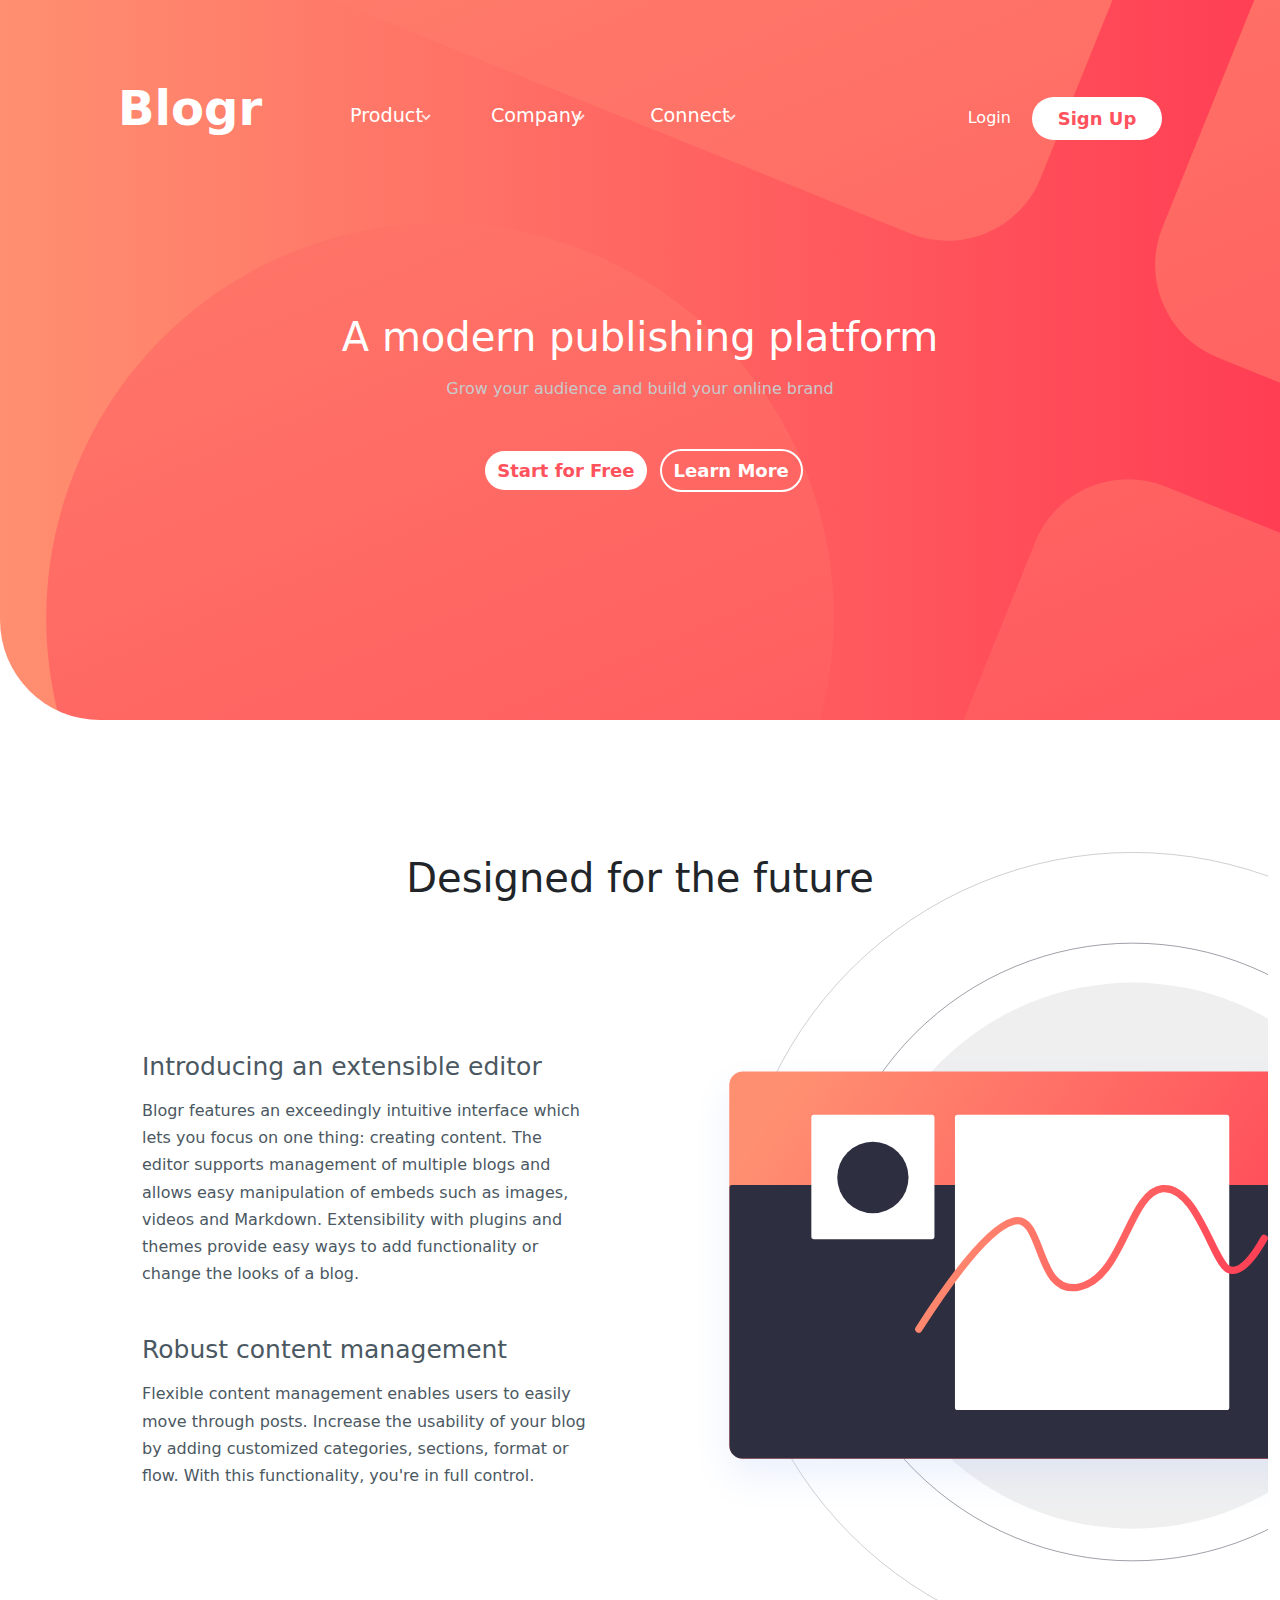
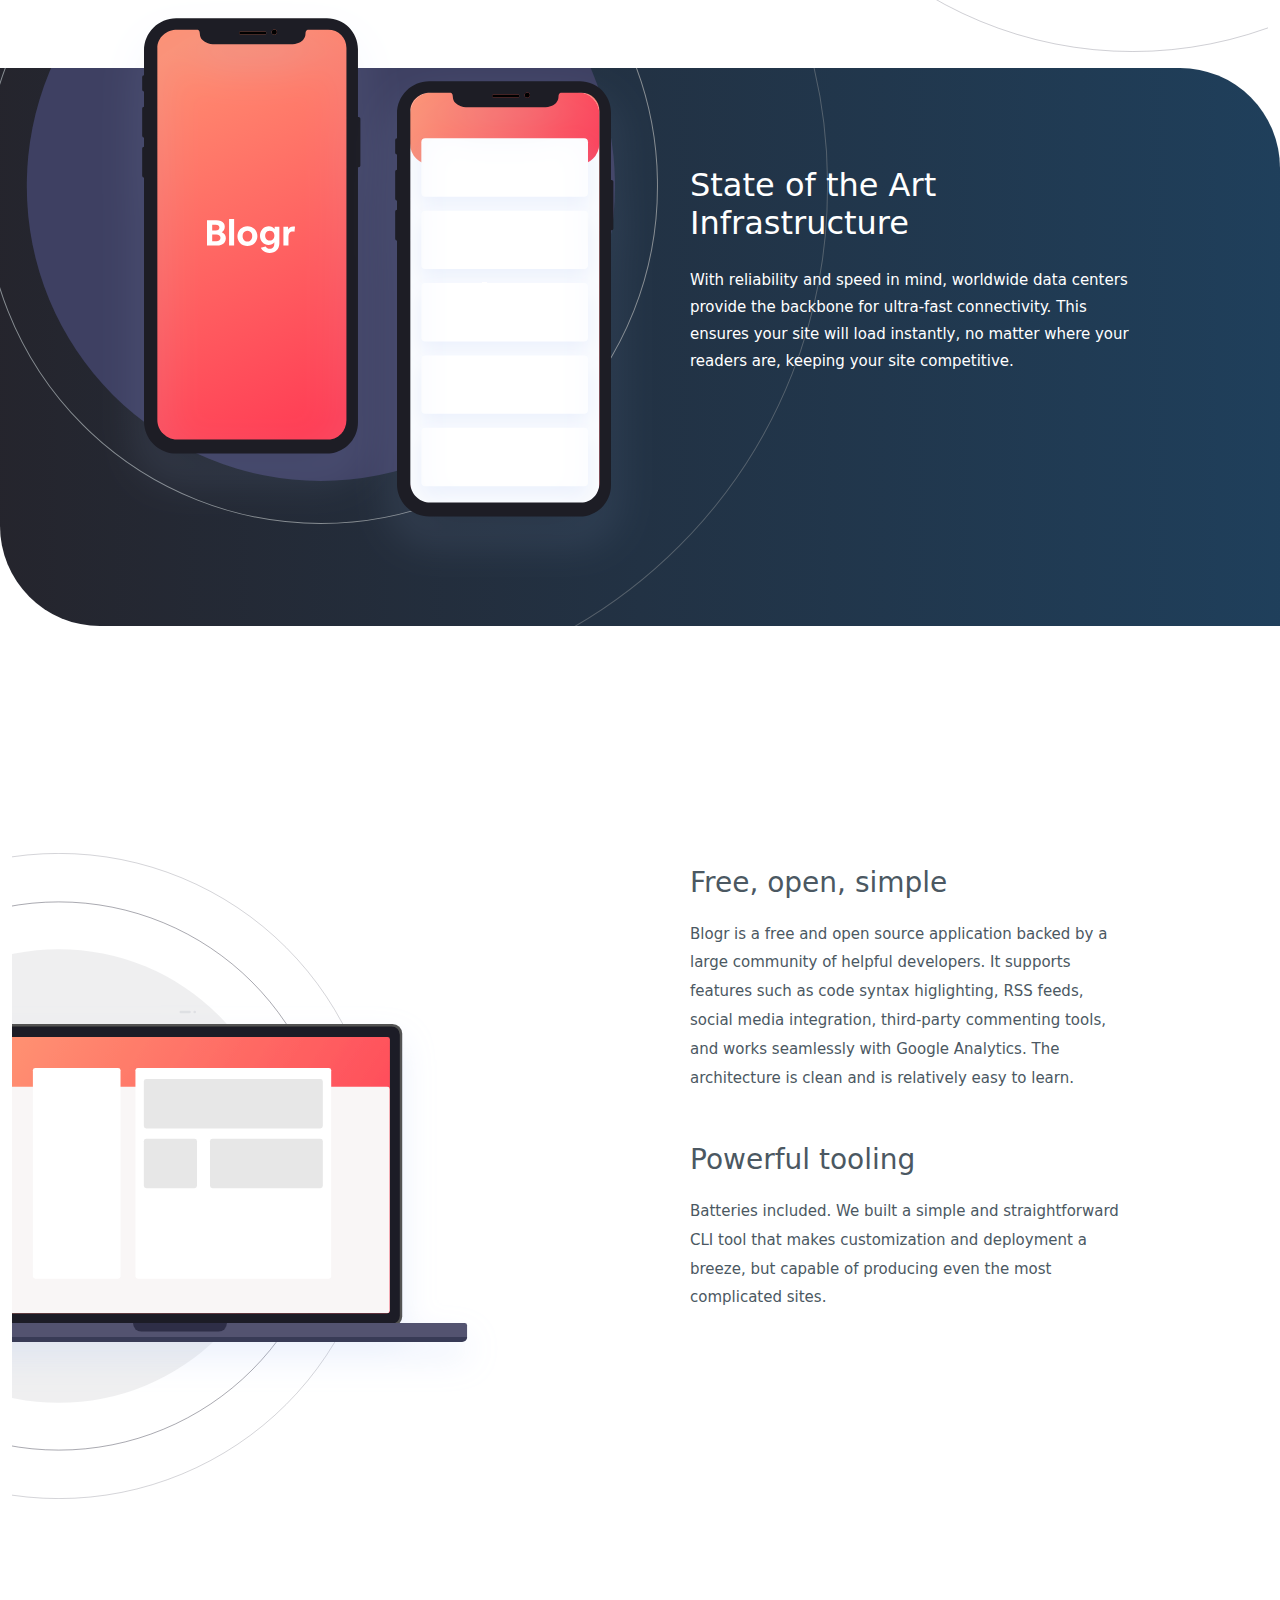
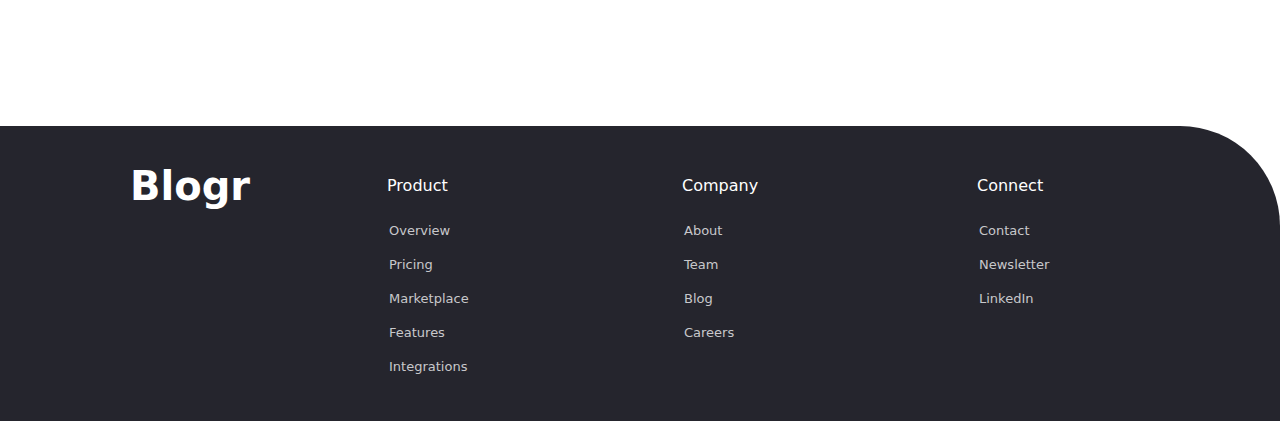
==== index.html @ 456c7cee "First Commit" ====
<!DOCTYPE html>
<html lang="en">
<head>
    <meta charset="UTF-8">
    <meta http-equiv="X-UA-Compatible" content="IE=edge">
    <meta name="viewport" content="width=device-width, initial-scale=1.0">
    <title>Blogr Landing Page</title>

    <!-- Local Bootstrap CSS -->
    <link rel="stylesheet" href="resources/bootstrap-5.1.3/css/bootstrap.css">

    <link rel="preconnect" href="https://fonts.googleapis.com">
    <link rel="preconnect" href="https://fonts.gstatic.com" crossorigin>
    <link href="https://fonts.googleapis.com/css2?family=Overpass:wght@300;600&display=swap" rel="stylesheet">

    <link rel="preconnect" href="https://fonts.googleapis.com">
    <link rel="preconnect" href="https://fonts.gstatic.com" crossorigin>
    <link href="https://fonts.googleapis.com/css2?family=Ubuntu:wght@400;500;700&display=swap" rel="stylesheet">

    <link rel="icon" type="image/png" sizes="32x32" href="images/favicon-32x32.png">

    <link rel="stylesheet" href="style.css">

</head>
<body>
    <div class="container-fluid">
        <div class="row header-section text-white">
            <!-- navigation menu -->
            <nav class="navbar navbar-expand-lg navbar-dark" id="mainNav">
                <div class="container px-4 px-lg-5 py-sm-5 py-lg-0 mt-sm-1">
                    <a class="navbar-brand me-5 text-white" href="#index">Blogr</a>
                    <button class="navbar-toggler" data-bs-toggle="collapse" data-bs-target="#navbarResponsive" aria-controls="navbarResponsive" aria-expanded="false" aria-label="Toggle navigation">
                        <span class="navbar-toggler-icon"></span>
                    </button>

                    <div class="collapse navbar-collapse" id="navbarResponsive">
                        <!-- <ul class="navbar-nav py-4 py-lg-0 ms-sm-2 ms-lg-5"> -->
                        <ul class="navbar-nav py-0 m-sm-0 ms-lg-3">
                            <li class="nav-item"><a class="nav-link p-lg-4 p-sm-0" href="#Product">Product</a><img src="images/icon-arrow-light.svg" alt="" class="icon-one"></li>
                            <li class="nav-item"><a class="nav-link p-lg-4 p-sm-0" href="#Company">Company</a><img src="images/icon-arrow-light.svg" alt="" class="icon-two"></li>
                            <li class="nav-item"><a class="nav-link p-lg-4 p-sm-0" href="#Connect">Connect</a><img src="images/icon-arrow-light.svg" alt="" class="icon-three"></li>
                            <!-- <li class="nav-item"><a class="nav-link px-lg-3 py-3 py-lg-4" href="#Connect">Connect</a><img src="images/icon-arrow-light.svg" alt="" class="icon-three"></li> -->
                        </ul>
                        <div class="login-signup ms-lg-auto ms-sm-0">
                            <a href="#" class="login mx-lg-3 mx-sm-0 me-sm-3">Login</a>
                            <a href="#" class="btn btn-lg signup">Sign Up</a>
                        </div>
                    </div>
                </div>
            </nav>

            <div class="sub-header-section text-center">
                <h1 class="header-title">A modern publishing platform</h1>

                <p class="header-subtitle mt-3 mb-5">Grow your audience and build your online brand</p>

                <div>
                    <button class="btn btn-start mx-2">Start for Free</button>
                    <button class="btn btn-outline btn-learn">Learn More</button>
                </div>
            </div>
        </div>
        <!-- end of header section -->

        <!-- beginning of future section -->
        <div class="container-fluid future-section my-3 pt-5">
            <h1 class="text-center">Designed for the future</h1>

            <div class="row">
                <div class="future-section-text col-sm-12 col-md-6 pe-md-5 flex-sm-row order-sm-last flex-md-column order-md-first">
                    <div class="row row-extensible mb-5">
    
                        <h2>Introducing an extensible editor</h2>
                        
                        <article>Blogr features an exceedingly intuitive interface which lets you focus on one thing: creating content. The editor supports management of multiple blogs and allows easy manipulation of embeds such as images, videos and Markdown. Extensibility with plugins and themes provide easy ways to add functionality or change the looks of a blog.</article>
                    </div>
    
                    <div class="row row-content mb-sm-5 pb-sm-5">
                        <h2 class="second-h2">Robust content management</h2>
    
                        <article>Flexible content management enables users to easily move through posts. Increase the usability of your blog by adding customized categories, sections, format or flow. With this functionality, you're in full control.</article>
                    </div>
                </div>
    
                <div class="future-section-img col-sm-12 col-md-6 flex-sm-row order-sm-first flex-md-column order-md-last">
                </div>
            </div>
        </div>
        <!-- end of future section -->

        <!-- beginning of state of the art section -->
        <div class="row state-of-art-section">
            <div class="col-sm-12 col-md-6">
                <img src="images/illustration-phones.svg" alt="" class="img-fluid img-phone">
            </div>
            <div class="col-sm-12 col-md-6 text-white infrastructure">
                <h2 class="mb-4 mt-5">State of the Art Infrastructure</h2>
                <p>With reliability and speed in mind, worldwide data centers provide the backbone for ultra-fast connectivity. This ensures your site will load instantly, no matter where your readers are, keeping your site competitive.</p>
            </div>
        </div>
        <!-- end of state of the art section -->

        <!-- beginning of features section -->
        <div class="row features-section">
            <div class="col-sm-12 col-md-6 img-laptop">
            </div>
            <div class="col-sm-12 col-md-6 features-section-definition">
                <div class="row row-free">
                    <h3>Free, open, simple</h3>
                    <p>
                        Blogr is a free and open source application backed by a large community of helpful developers. It supports features such as code syntax higlighting, RSS feeds, social media integration, third-party commenting tools, and works seamlessly with Google Analytics. The architecture is clean and is relatively easy to learn.
                    </p>
                </div>
                <div class="row">
                    <h3>Powerful tooling</h3>
                    <p>
                        Batteries included. We built a simple and straightforward CLI tool that makes customization and deployment a breeze, but capable of producing even the most complicated sites.
                    </p>
                </div>
            </div>
        </div>

        <!-- footer section -->
        <div class="row footer-section">
            <footer> 
                <div class="row">
                    <!-- footer brand -->
                    <div class="col-12 col-sm-3 footer-brand">Blogr</div>
                    
                    <!-- footer product -->
                    <div class="col-12 col-sm-3">
                        <h6>Product</h6>
                        <ul class="product">
                            <li>Overview</li>
                            <li>Pricing</li>
                            <li>Marketplace</li>
                            <li>Features</li>
                            <li>Integrations</li>
                        </ul>
                    </div>

                    <!-- company -->
                    <div class="col-12 col-sm-3">
                        <h6>Company</h6>
                        <ul class="company">
                            <li>About</li>
                            <li>Team</li>
                            <li>Blog</li>
                            <li>Careers</li>
                        </ul>
                    </div>

                    <!-- connect -->
                    <div class="col-12 col-sm-3">
                        <h6>Connect</h6>
                        <ul class="connect">
                            <li>Contact</li>
                            <li>Newsletter</li>
                            <li>LinkedIn</li>
                        </ul>
                    </div>
                </div>
            </footer>
        </div>
    </div>

    <!-- Local Bootstrap JS -->
    <script src="resources/bootstrap-5.1.3/js/bootstrap.bundle.js"></script>

</body>
</html>


    <!-- <style>
        .test{
            padding: 1rem;
            background-color: #33b5e5;
            color: #fff;
            border: 2px solid #fff;
        }
    </style> -->
    
    <!-- <div class="container">
        <div class="row border">
            <div class="col-xxl-1 col-xl-2 col-lg-3 col-md-4 col-sm-6 col-xs-12 test"></div>
            <div class="col-xxl-1 col-xl-2 col-lg-3 col-md-4 col-sm-6 col-xs-12 test"></div>
            <div class="col-xxl-1 col-xl-2 col-lg-3 col-md-4 col-sm-6 col-xs-12 test"></div>
            <div class="col-xxl-1 col-xl-2 col-lg-3 col-md-4 col-sm-6 col-xs-12 test"></div>
            <div class="col-xxl-1 col-xl-2 col-lg-3 col-md-4 col-sm-6 col-xs-12 test"></div>
            <div class="col-xxl-1 col-xl-2 col-lg-3 col-md-4 col-sm-6 col-xs-12 test"></div>
            <div class="col-xxl-1 col-xl-2 col-lg-3 col-md-4 col-sm-6 col-xs-12 test"></div>
            <div class="col-xxl-1 col-xl-2 col-lg-3 col-md-4 col-sm-6 col-xs-12 test"></div>
            <div class="col-xxl-1 col-xl-2 col-lg-3 col-md-4 col-sm-6 col-xs-12 test"></div>
            <div class="col-xxl-1 col-xl-2 col-lg-3 col-md-4 col-sm-6 col-xs-12 test"></div>
            <div class="col-xxl-1 col-xl-2 col-lg-3 col-md-4 col-sm-6 col-xs-12 test"></div>
            <div class="col-xxl-1 col-xl-2 col-lg-3 col-md-4 col-sm-6 col-xs-12 test"></div>
        </div>
    </div> -->
---- style.css ----
:root {
    /* primary colors */
    --clr-primary-1: hsl(356, 100%, 66%); /* light red - CTA */
    --clr-primary-2: hsl(355, 100%, 74%); /* very light red - CTA hover background */
    --clr-primary-3: hsl(208, 49%, 24%); /* very dark blue - headings */
    

    /* neutral colors */
    --clr-neutral-1: hsl(0, 0%, 100%); /* white - text */
    --clr-neutral-2: hsl(240, 2%, 79%); /* grayish blue - footer text */
    --clr-neutral-3: hsl(207, 13%, 34%); /* very dark grayish blue - body copy */
    --clr-neutral-4: hsl(240, 10%, 16%); /* very dark black blue - footer background */

    
    /* background gradient colors - Intro/CTA mobile nav */
    --clr-gradient-1: hsl(13, 100%, 72%); /* very light red */
    --clr-gradient-2: hsl(353, 100%, 62%); /* light red */
    

    /* background gradient - body */
    --clr-gradient-3: hsl(237, 17%, 21%); /* very dark gray blue */
    --clr-gradient-4: hsl(237, 23%, 32%); /* very dark desaturated blue */

    /* font size */
    --ff-size: 16px;


    /* font weights */
    --ff-weight-1: 300;
    --ff-weight-2: 400;
    --ff-weight-3: 500;
    --ff-weight-4: 600;
    --ff-weight-5: 700;


    /* font families */
    --ff-family-1: font-family: 'Overpass', sans-serif;
    --ff-family-2: font-family: 'Ubuntu', sans-serif;
    
}



/* navbar and hero section */

.navbar {
    margin-top: -100px;
}

.navbar-brand {
    font-size: 3rem;
    font-weight: bold;
}

.navbar .navbar-nav .nav-item a {
    color: var(--clr-neutral-1);
    font-size: 1.2rem;
}

.navbar .navbar-nav .nav-item {
    margin-top: 50px;
    margin-right: 20px;
}

.navbar .navbar-nav .nav-item img {
    margin-top: -110px;
}

.navbar .navbar-nav .nav-item .icon-one {
    margin-left: 95px;
}

.navbar .navbar-nav .nav-item .icon-two {
    margin-left: 108px;
}

.navbar .navbar-nav .nav-item .icon-three {
    margin-left: 100px;
}

.login-signup {
    margin-top: 20px !important;
}

.navbar .navbar-collapse .login-signup .login {
    text-decoration: none;
    color: var(--clr-neutral-1);
}

.navbar .navbar-collapse .login-signup .signup {
    text-decoration: none;
    color: var(--clr-primary-1);
    width: 130px;
}

.btn:not(.btn-learn) {
    color: var(--clr-primary-1);
    background: var(--clr-neutral-1);
    border-radius: 50px;
    border: transparent;
    font-size: large;
    font-weight: var(--ff-weight-5);
}

.btn-learn {
    color: var(--clr-neutral-1);
    border-radius: 50px;
    border: 2px solid var(--clr-neutral-1);
    font-size: large;
    font-weight: var(--ff-weight-5);
}

.btn-start:hover {
    background-color: var(--clr-primary-2);
    color: var(--clr-neutral-4);
}

.btn-learn:hover {
    color: var(--clr-primary-3);
}

.header-section {
    height: 80vh;
    border-radius: 0px 0px 0px 100px;
    background: url('images/bg-pattern-intro-desktop.svg'), linear-gradient(to right, var(--clr-gradient-1), var(--clr-gradient-2));
    background-position: center right 71%;
    background-repeat: no-repeat;
}

.header-subtitle {
    color: var(--clr-neutral-2);
}

.navbar-toggler, .navbar-toggler-icon {
    border: none;
    font-size: 1.5rem;
}

/* .custom-toggler .navbar-toggler-icon {
    background-image: url("data:image/svg+xml;charset=utf8,%3Csvg viewBox='0 0 32 32' xmlns='http://www.w3.org/2000/svg'%3E%3Cpath stroke='rgb(255,255,255)' stroke-width='2' stroke-linecap='round' stroke-miterlimit='1'");
}

.custom-toggler .navbar-toggler {
    border-color: white;
} */




/* future section */

article {
    line-height: 1.7rem;
    font-size: 16px;
    color: var(--clr-neutral-3)
}

.future-section h1 {
    margin: 70px 0px 100px 0px;
}

.future-section h2 {
    margin-bottom: 15px;
    font-size: 25px;
    color: var(--clr-neutral-3);
}

.future-section h2:not(.second-h2){
    padding-top: 50px;
}

.future-section-text {
    padding-left: 130px;
}

.future-section-img {
    height: 800px;
    margin-top: -150px;
    background-image: url('images/illustration-editor-desktop.svg');
    background-repeat: no-repeat;
    background-size: cover;
    background-position: left -25% center;
}



/* state of the art section */

.state-of-art-section {
    height: 62vh;
    border-radius: 0px 100px 0px 100px;
    background: url('images/bg-pattern-circles.svg'), linear-gradient(to right, var(--clr-neutral-4), var(--clr-primary-3));
    background-repeat: no-repeat;
    background-position: left -70% bottom 15%;
}

.state-of-art-section p {
    font-size: 15px;
    line-height: 1.7rem;
}

.infrastructure {
    padding: 50px 150px 50px 50px;
}

.img-phone {
    margin-top: -70px;
    margin-left: 90px;
}



/* features section */

.features-section {
    margin: 100px 0px 100px 0px;
}

.img-laptop {
    height: 100vh;
    background-image: url('images/illustration-laptop-desktop.svg');
    background-size: 800px;
    background-repeat: no-repeat;
    background-position: center right -60%;
}

.features-section-definition {
    color: var(--clr-neutral-3);
    margin-top: 90px;
    padding: 50px 150px 50px 50px;
}

.features-section-definition h3 {
    margin-bottom: 20px;
}

.features-section-definition .row-free {
    margin-bottom: 35px;
}

.features-section-definition p {
    font-size: 15px;
    padding-right: 0px;
    line-height: 1.8rem;
}



/* footer section */

.footer-section {
    color: var(--clr-neutral-1);
    background-color: var(--clr-neutral-4);
    border-radius: 0px 100px 0px 0px;
    padding: 50px 50px 20px 50px; /*top, right, bottom, left */
    text-align: start;
}

.footer-brand {
    font-size: 2.5rem;
    font-weight: bold;
    padding-left: 80px;
    margin-top: -20px;
}

ul {
    list-style-type: none;
}

h6 {
    margin: 0px 0px 20px 30px; /*top, right, bottom, left */
}

li {
    padding-bottom: 2px;
    font-weight: var(--ff-weight-1);
    font-size: 13px;
    color: var(--clr-neutral-2);
    line-height: 2rem;
}




/* media queries */

@media screen and (max-width: 992px) {
    .header-section {
        height: 90vh;
        background-position: center right 71%;
    }

    .navbar .navbar-nav .nav-item {
        margin: -10px 0px -10px 0px;
        padding: 0px;
    }
    
    .navbar .navbar-nav .nav-item img {
        margin-top: -60px;
    }
    
    .navbar .navbar-nav .nav-item .icon-one, .navbar .navbar-nav .nav-item .icon-two, .navbar .navbar-nav .nav-item .icon-three{
        margin-left: 85px;
    }
    
    .login-signup {
        margin: 0px !important;
    }

    .login {
        font-size: 20px;
    }

    .navbar .navbar-collapse .login-signup .login {
        text-decoration: none;
        color: var(--clr-neutral-1);
    }
    
    .navbar .navbar-collapse .login-signup .signup {
        text-decoration: none;
        color: var(--clr-primary-1);
        width: 100px;
    }

    .sub-header-section {
        margin-top: -70px;
    }

    .header-title {
        font-size: 3rem;
    }

    .header-subtitle {
        font-size: 1.5rem;
    }



    /* padding for Future text */
    
    .future-section-text {
        padding-left: 0px;
    }




    /* state of art section */
    .infrastructure {
        text-align: left;
        margin-top: -35px;
        padding: 30px 35px 0px 40px;
    }

    .infrastructure h2 {
        font-size: xx-large;
    }

    .img-phone {
        margin-left: -10px;
    }



    /* features section */

    .img-laptop {
        height: 80vh;
        background-image: url('images/illustration-laptop-desktop.svg');
        background-size: 650px;
        background-repeat: no-repeat;
        background-position: center right 45%;
        margin-top: 100px;
    }

    .features-section {
        margin: 20px 0px 50px 0px;
    }

    .features-section-definition {
        margin-top: 50px;
        padding: 50px;
    }


    /* footer section */

    .footer-brand {
        padding-left: 10px;
    }
}



@media screen and (max-width: 768px) {
    .header-section {
        height: 90vh;
        background-color: var(--clr-gradient-2);
        background: url('images/bg-pattern-intro-mobile.svg'), var(--clr-gradient-2);
        background-position: center right 60%;
    }

    .navbar .navbar-nav .nav-item {
        margin: -20px 0px -20px 0px;
        padding: 0px;
    }

    .navbar .navbar-nav .nav-item img {
        margin-top: -80px;
    }

    .navbar {
        padding-top: 50px;
        margin-bottom: 70px;
    }
    
    .header-title {
        font-size: 2.0rem;
        line-height: 2.5rem;
        padding-left: 30px;
        padding-right: 30px;
    }

    .header-subtitle {
        font-size: 1.1rem;
        padding-left: 30px;
        padding-right: 30px;
    }



    /* future section */

    .future-section h1 {
        margin: 50px 0px 50px 0px;
    }
    
    .future-section h2 {
        margin-bottom: 12px;
        color: var(--clr-neutral-3);
    }

    .future-section-text {
        text-align: center;
        margin-top: -15px;
        margin-bottom: 130px;
    }
    
    .future-section-img {
        order: -1;
        background-image: url('images/illustration-editor-mobile.svg');
        background-repeat: no-repeat;
        background-size: 500px;
        background-position: center;
        margin: -200px 0px -200px 0px;
    }



    /* state of the art section */

    .state-of-art-section {
        height: auto;
        width: auto;
        margin-top: 100px;
        border-radius: 0px 100px 0px 100px;
        background: url('images/bg-pattern-circles.svg'), var(--clr-gradient-3);
        background-repeat: no-repeat;
        background-size: 500px;
        background-position: left 50% top -150%;
    }

    .state-of-art-section p {
        font-size: 15px;
        line-height: 1.7rem;
        color: var(--clr-neutral-1);
    }

    .infrastructure {
        text-align: center;
        margin-top: -55px;
        padding: 50px 40px 70px 40px;
    }

    .infrastructure h2 {
        font-size: xx-large;
    }

    .img-phone {
        margin-top: -170px;
        margin-left: 10px;
    }

    

    /* features section */

    .features-section {
        margin: 30px 0px 50px 0px;
    }

    .img-laptop {
        height: 80vh;
        background-image: url('images/illustration-laptop-mobile.svg');
        background-size: 500px;
        background-repeat: no-repeat;
        background-position: center;
        margin: -100px 0px -250px 0px;
    }

    .features-section-definition {
        margin-top: 100px;
        text-align: center;
        padding: 100px 15px 15px 15px;
    }

    .features-section-definition p {
        padding-right: 0px;
        font-size: 1.1rem;
    }
}




@media screen and (max-width:575px) {
    
    /* footer section */

    .footer-section {
        text-align: center;
        padding: 70px 65px 20px 0px;
    }

    .footer-brand {
        margin-left: 28px;
        margin-bottom: 50px;
    }

    ul {
        margin-bottom: 40px;
    }

    li {
        font-size: 17px;
        line-height: 1.7rem;
    }
}




@media screen and (min-width:993px) and (max-width:1250px) {
    .img-phone {
        margin-top: -120px;
        margin-left: 40px;
    }
    
    .img-laptop {
        height: 80vh;
        background-image: url('images/illustration-laptop-desktop.svg');
        background-size: 650px;
        background-repeat: no-repeat;
        background-position: center right 45%;
        margin-top: 100px;
    }

    .features-section {
        margin: 20px 0px 50px 0px;
    }

    .features-section-definition {
        margin-top: 50px;
        padding: 50px;
    }
}
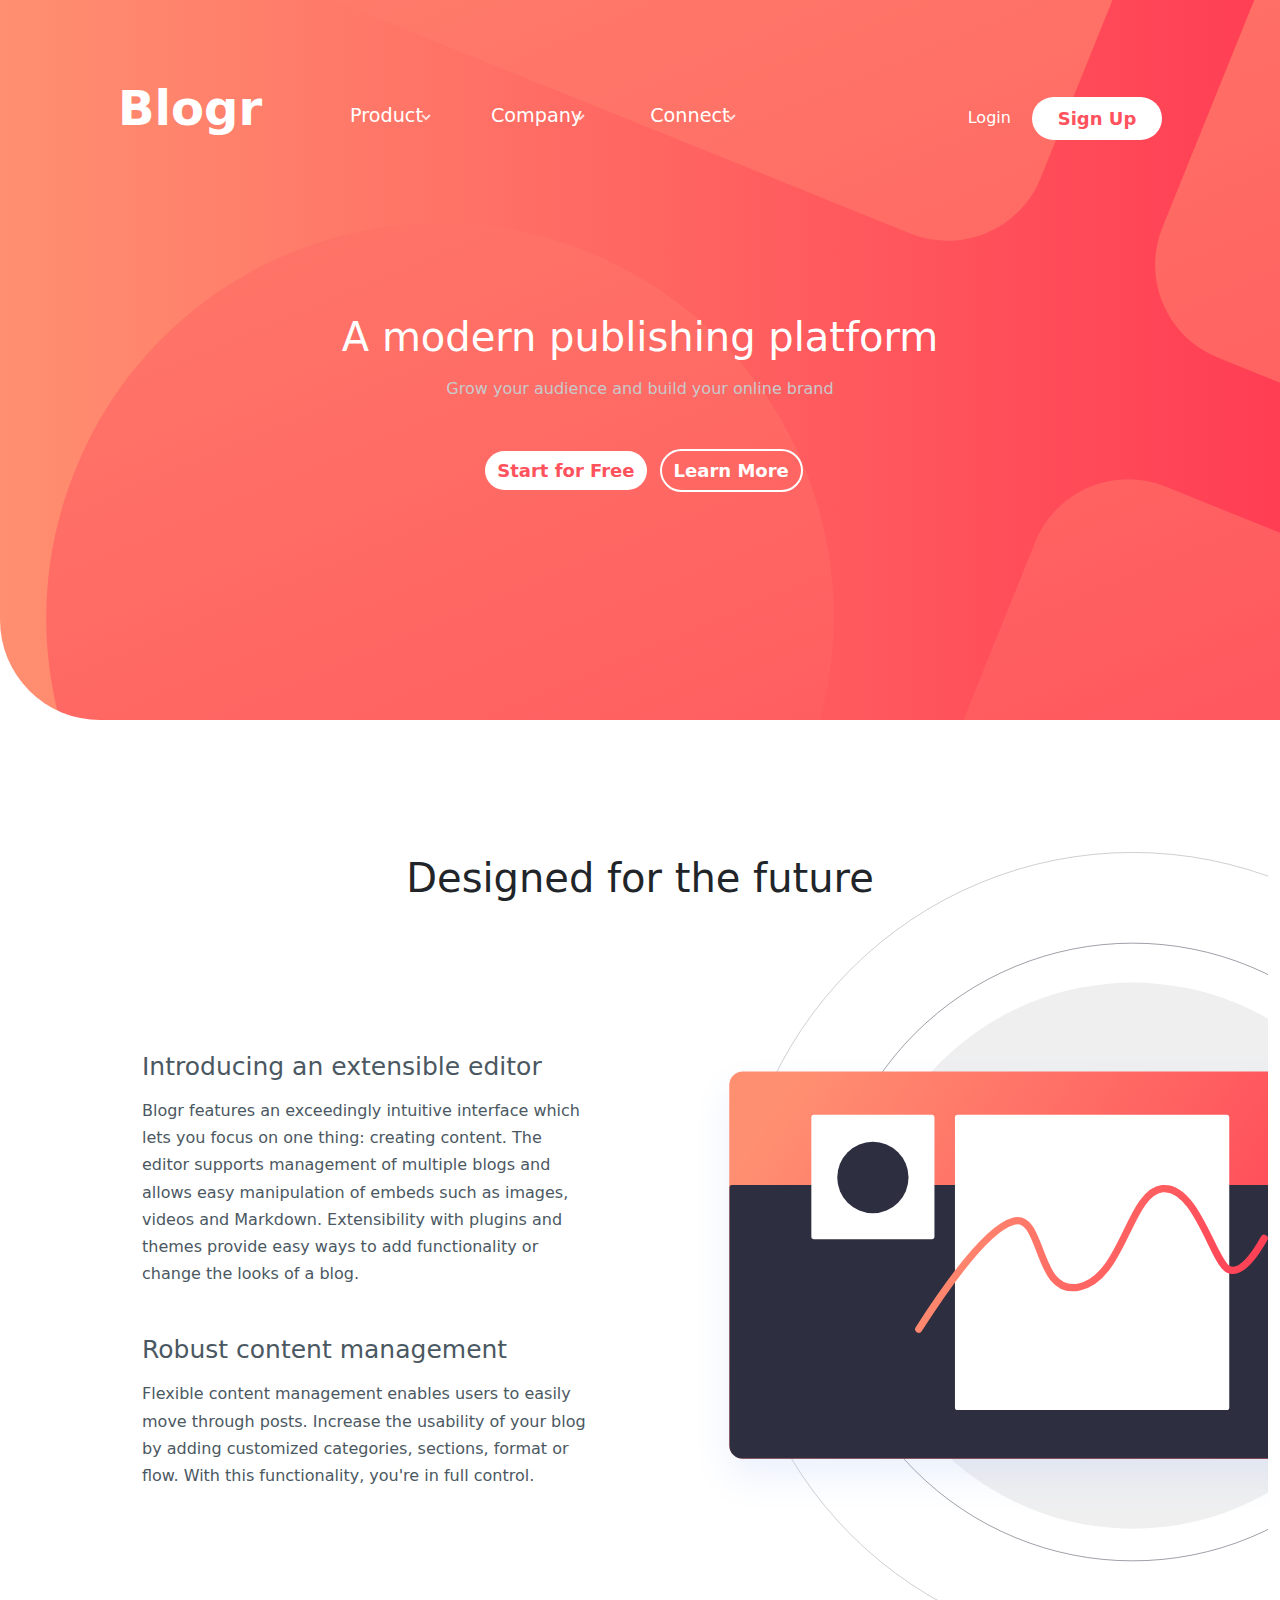
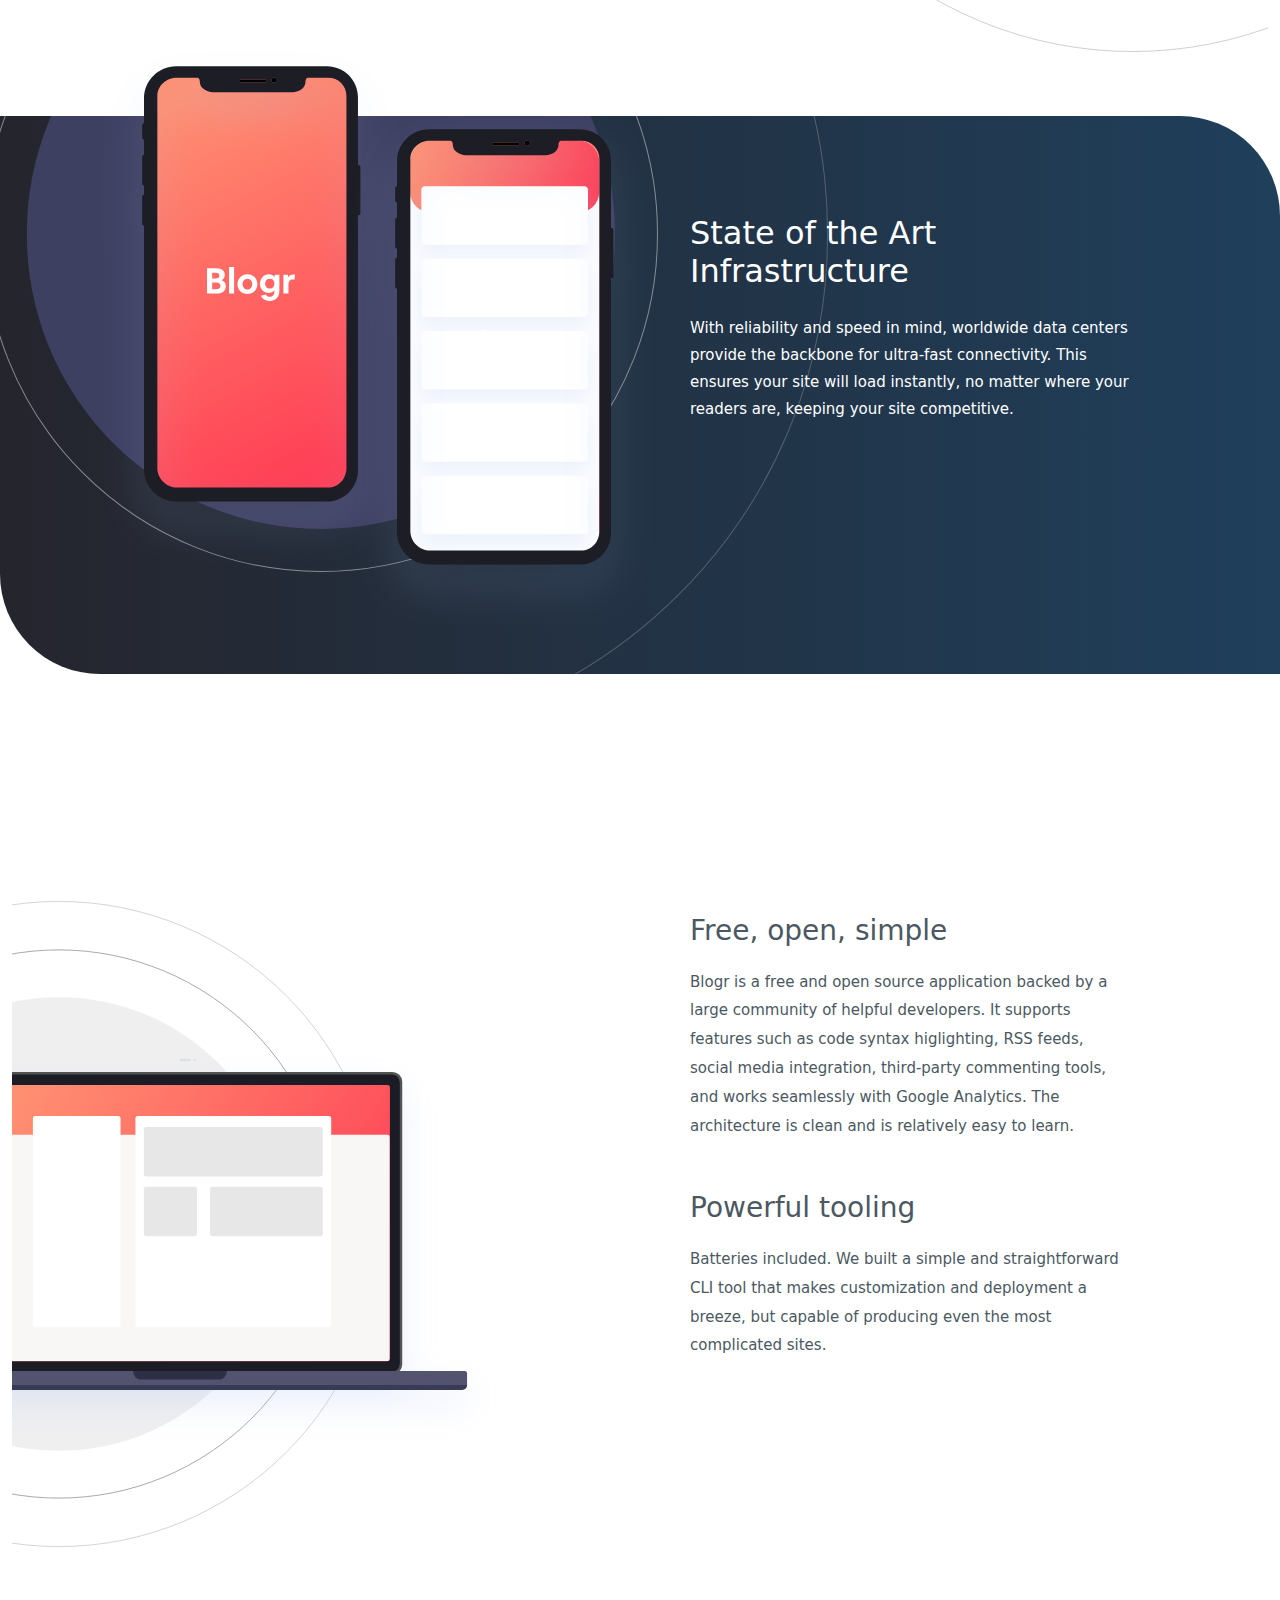
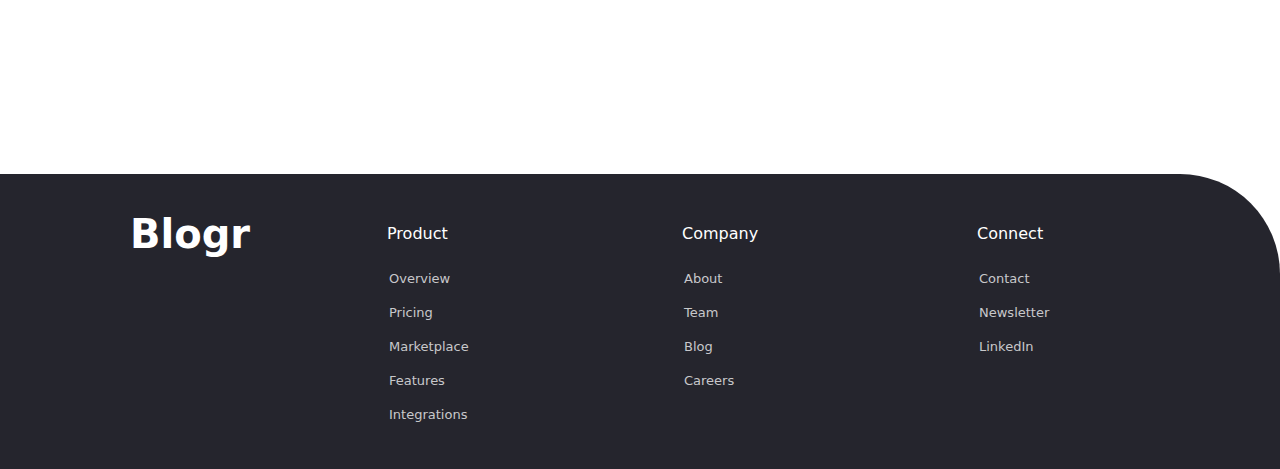
==== commit 4548ba0a: "some responsiveness" ====
--- a/index.html
+++ b/index.html
@@ -34,12 +34,10 @@
                     </button>
 
                     <div class="collapse navbar-collapse" id="navbarResponsive">
-                        <!-- <ul class="navbar-nav py-4 py-lg-0 ms-sm-2 ms-lg-5"> -->
                         <ul class="navbar-nav py-0 m-sm-0 ms-lg-3">
                             <li class="nav-item"><a class="nav-link p-lg-4 p-sm-0" href="#Product">Product</a><img src="images/icon-arrow-light.svg" alt="" class="icon-one"></li>
                             <li class="nav-item"><a class="nav-link p-lg-4 p-sm-0" href="#Company">Company</a><img src="images/icon-arrow-light.svg" alt="" class="icon-two"></li>
                             <li class="nav-item"><a class="nav-link p-lg-4 p-sm-0" href="#Connect">Connect</a><img src="images/icon-arrow-light.svg" alt="" class="icon-three"></li>
-                            <!-- <li class="nav-item"><a class="nav-link px-lg-3 py-3 py-lg-4" href="#Connect">Connect</a><img src="images/icon-arrow-light.svg" alt="" class="icon-three"></li> -->
                         </ul>
                         <div class="login-signup ms-lg-auto ms-sm-0">
                             <a href="#" class="login mx-lg-3 mx-sm-0 me-sm-3">Login</a>
@@ -63,7 +61,7 @@
         <!-- end of header section -->
 
         <!-- beginning of future section -->
-        <div class="container-fluid future-section my-3 pt-5">
+        <div class="container-fluid future-section my-3 pt-5 pb-5">
             <h1 class="text-center">Designed for the future</h1>
 
             <div class="row">
--- a/style.css
+++ b/style.css
@@ -282,7 +282,7 @@
 
 
 
-/* media queries */
+/* media queries  for device width */
 
 @media screen and (max-width: 992px) {
     .header-section {
@@ -450,9 +450,9 @@
         order: -1;
         background-image: url('images/illustration-editor-mobile.svg');
         background-repeat: no-repeat;
-        background-size: 500px;
+        background-size: 380px;
         background-position: center;
-        margin: -200px 0px -200px 0px;
+        margin: -230px 0px -230px 0px;
     }
 
 
@@ -500,12 +500,12 @@
     }
 
     .img-laptop {
-        height: 80vh;
+        height: 85vh;
         background-image: url('images/illustration-laptop-mobile.svg');
-        background-size: 500px;
+        background-size: 380px;
         background-repeat: no-repeat;
         background-position: center;
-        margin: -100px 0px -250px 0px;
+        margin: -5px 0px -170px 0px;
     }
 
     .features-section-definition {
@@ -522,7 +522,6 @@
 
 
 
-
 @media screen and (max-width:575px) {
     
     /* footer section */
@@ -546,7 +545,6 @@
         line-height: 1.7rem;
     }
 }
-
 
 
 
@@ -573,4 +571,18 @@
         margin-top: 50px;
         padding: 50px;
     }
-}+}
+
+
+
+
+/* media queries for device height */
+
+@media screen and (max-height: 350px) {
+    html {
+        font-size: small;
+    }
+}
+
+/* .margin-bottom: calc(10px + 5vh); */
+/* margin-bottom: clamp(10px, 5vh, 40px) */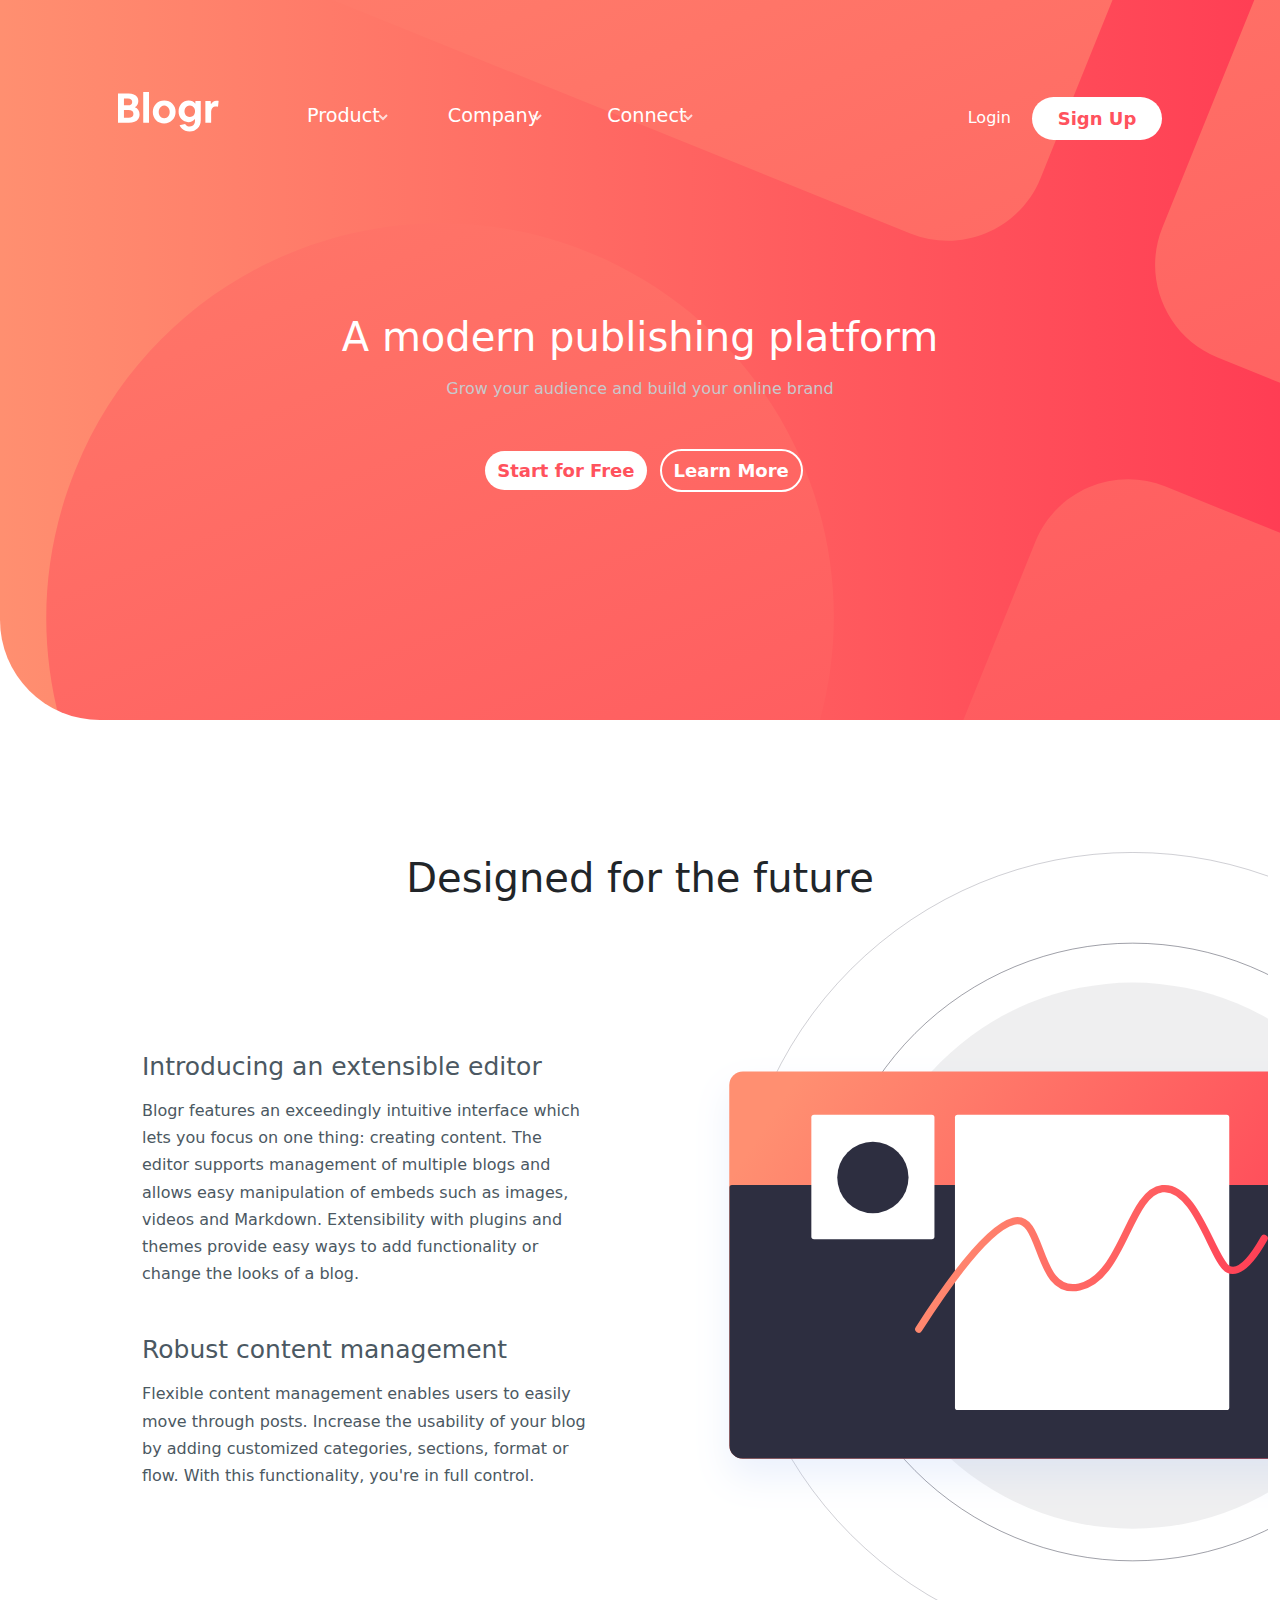
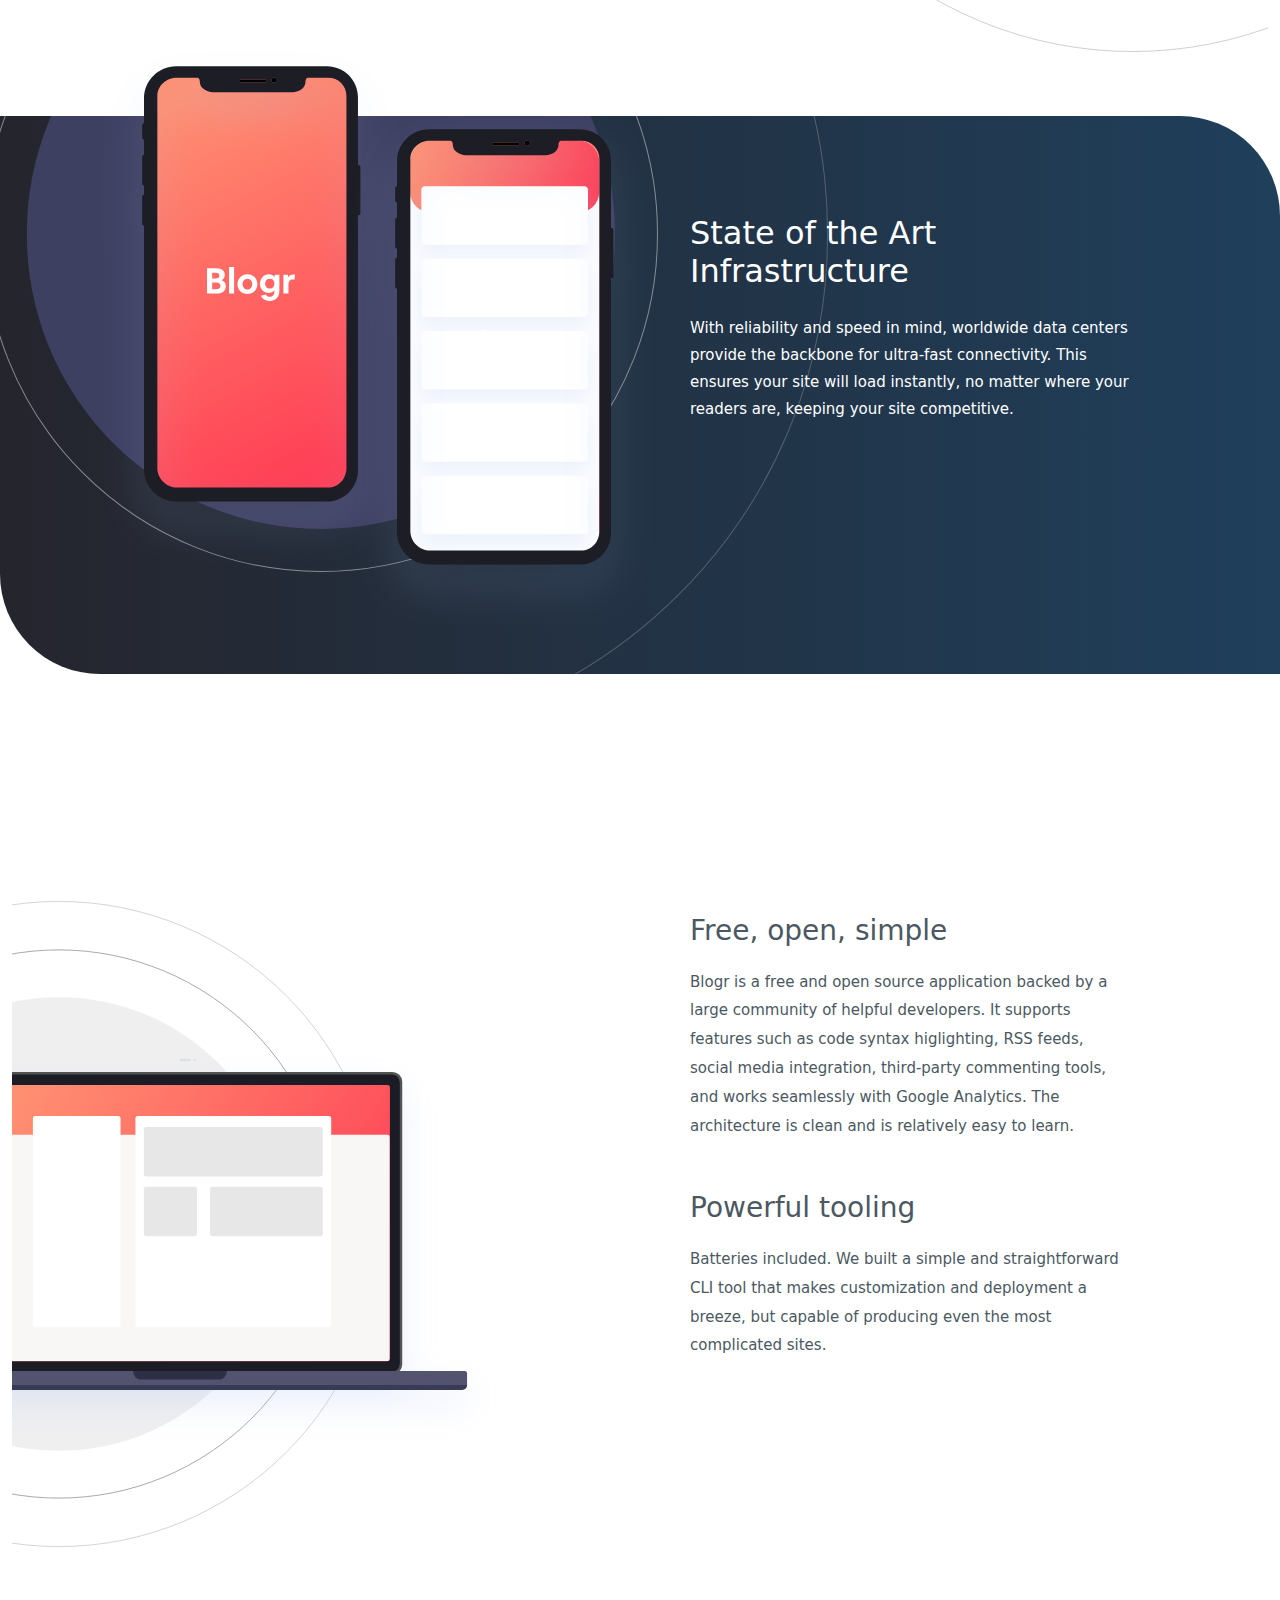
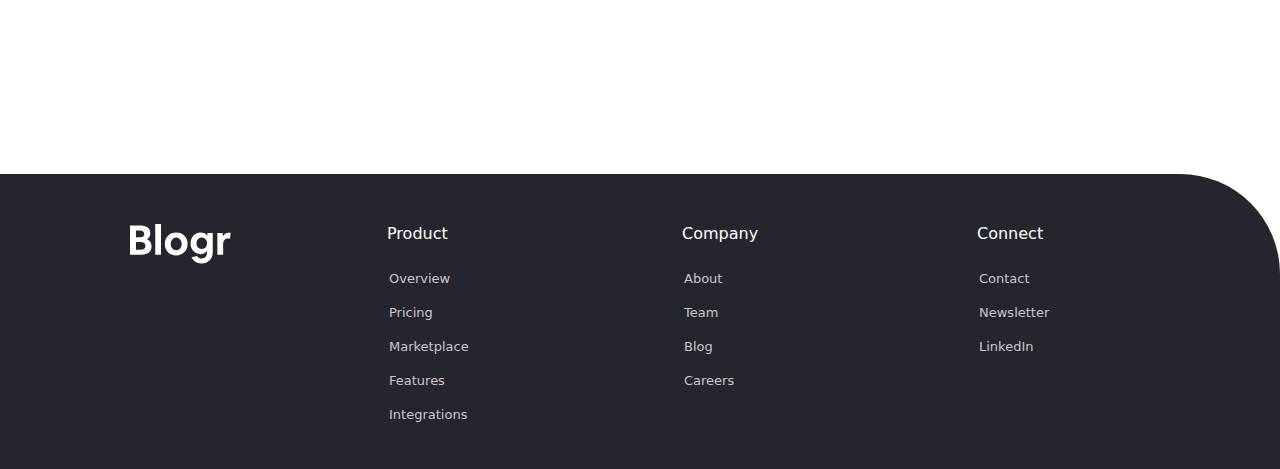
==== commit 336a8b10: "edits" ====
--- a/index.html
+++ b/index.html
@@ -28,7 +28,9 @@
             <!-- navigation menu -->
             <nav class="navbar navbar-expand-lg navbar-dark" id="mainNav">
                 <div class="container px-4 px-lg-5 py-sm-5 py-lg-0 mt-sm-1">
-                    <a class="navbar-brand me-5 text-white" href="#index">Blogr</a>
+                    <a class="navbar-brand me-5 text-white" href="#index">
+                        <img src="images/logo.svg" alt="logo">
+                    </a>
                     <button class="navbar-toggler" data-bs-toggle="collapse" data-bs-target="#navbarResponsive" aria-controls="navbarResponsive" aria-expanded="false" aria-label="Toggle navigation">
                         <span class="navbar-toggler-icon"></span>
                     </button>
@@ -123,7 +125,11 @@
             <footer> 
                 <div class="row">
                     <!-- footer brand -->
-                    <div class="col-12 col-sm-3 footer-brand">Blogr</div>
+                    <div class="col-12 col-sm-3 footer-brand">
+                        <a class="navbar-brand me-5 text-white" href="#index">
+                            <img src="images/logo.svg" alt="logo">
+                        </a>
+                    </div>
                     
                     <!-- footer product -->
                     <div class="col-12 col-sm-3">
@@ -166,31 +172,4 @@
     <script src="resources/bootstrap-5.1.3/js/bootstrap.bundle.js"></script>
 
 </body>
-</html>
-
-
-    <!-- <style>
-        .test{
-            padding: 1rem;
-            background-color: #33b5e5;
-            color: #fff;
-            border: 2px solid #fff;
-        }
-    </style> -->
-    
-    <!-- <div class="container">
-        <div class="row border">
-            <div class="col-xxl-1 col-xl-2 col-lg-3 col-md-4 col-sm-6 col-xs-12 test"></div>
-            <div class="col-xxl-1 col-xl-2 col-lg-3 col-md-4 col-sm-6 col-xs-12 test"></div>
-            <div class="col-xxl-1 col-xl-2 col-lg-3 col-md-4 col-sm-6 col-xs-12 test"></div>
-            <div class="col-xxl-1 col-xl-2 col-lg-3 col-md-4 col-sm-6 col-xs-12 test"></div>
-            <div class="col-xxl-1 col-xl-2 col-lg-3 col-md-4 col-sm-6 col-xs-12 test"></div>
-            <div class="col-xxl-1 col-xl-2 col-lg-3 col-md-4 col-sm-6 col-xs-12 test"></div>
-            <div class="col-xxl-1 col-xl-2 col-lg-3 col-md-4 col-sm-6 col-xs-12 test"></div>
-            <div class="col-xxl-1 col-xl-2 col-lg-3 col-md-4 col-sm-6 col-xs-12 test"></div>
-            <div class="col-xxl-1 col-xl-2 col-lg-3 col-md-4 col-sm-6 col-xs-12 test"></div>
-            <div class="col-xxl-1 col-xl-2 col-lg-3 col-md-4 col-sm-6 col-xs-12 test"></div>
-            <div class="col-xxl-1 col-xl-2 col-lg-3 col-md-4 col-sm-6 col-xs-12 test"></div>
-            <div class="col-xxl-1 col-xl-2 col-lg-3 col-md-4 col-sm-6 col-xs-12 test"></div>
-        </div>
-    </div> -->+</html>--- a/style.css
+++ b/style.css
@@ -532,7 +532,7 @@
     }
 
     .footer-brand {
-        margin-left: 28px;
+        margin-left: 40px;
         margin-bottom: 50px;
     }
 
